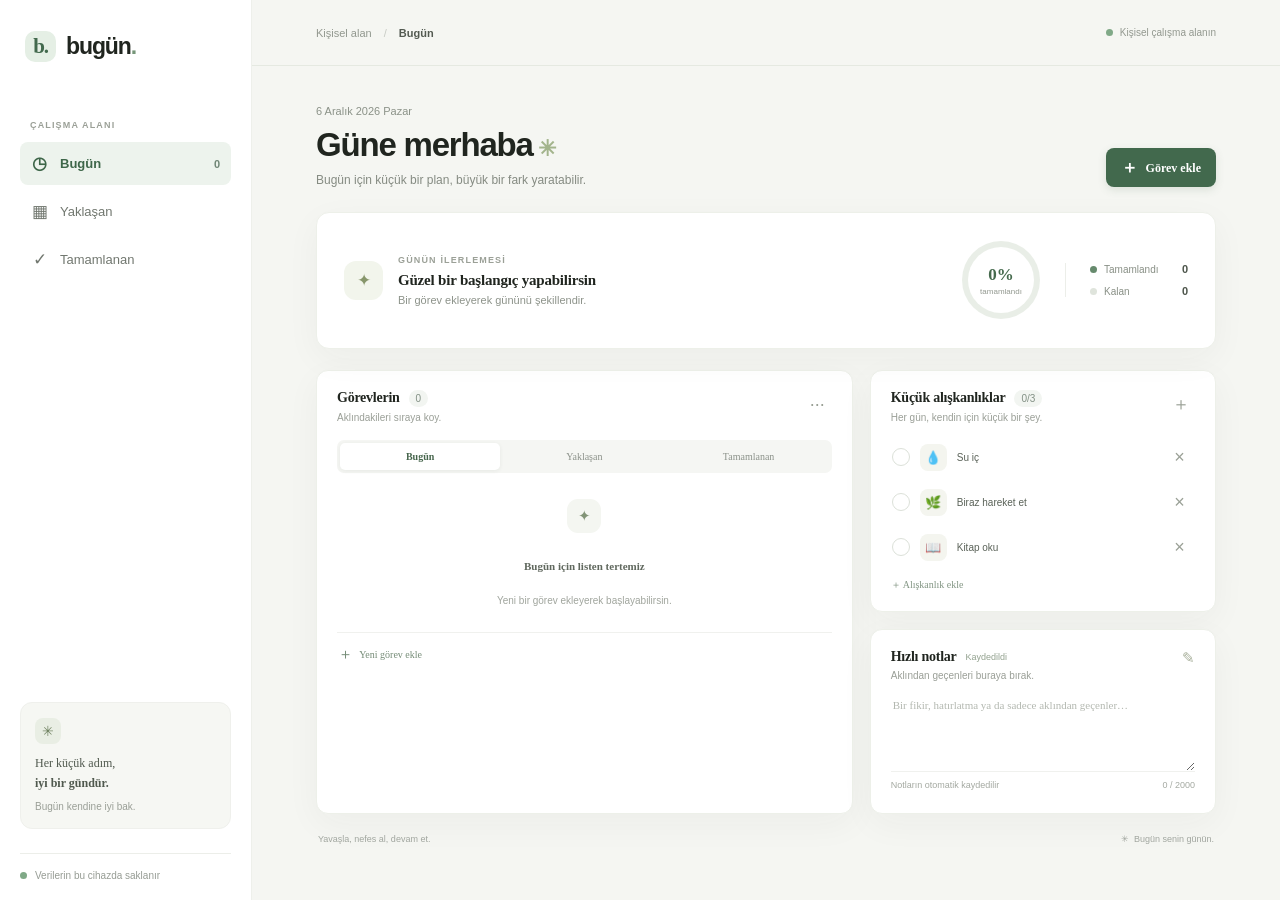
==== index.html @ f19b232b "Prepare Bugun daily planner for release" ====
<!doctype html>
<html lang="tr">
<head>
  <meta charset="utf-8">
  <meta name="viewport" content="width=device-width, initial-scale=1">
  <meta name="theme-color" content="#f5f6f2">
  <title>Bugün — Günlük kontrol paneli</title>
  <link rel="stylesheet" href="style.css">
</head>
<body>
  <div class="app-shell">
    <aside class="sidebar" aria-label="Ana menü">
      <a class="brand" href="#" aria-label="Bugün ana sayfa"><span class="brand-mark">b.</span><span>bugün<span class="brand-dot">.</span></span></a>
      <p class="nav-caption">ÇALIŞMA ALANI</p>
      <nav class="nav-list">
        <button class="nav-item active" data-filter="today"><span class="nav-icon">◷</span> Bugün <span class="nav-count" id="todayCount">0</span></button>
        <button class="nav-item" data-filter="upcoming"><span class="nav-icon">▦</span> Yaklaşan</button>
        <button class="nav-item" data-filter="completed"><span class="nav-icon">✓</span> Tamamlanan</button>
      </nav>
      <div class="sidebar-bottom"><div class="side-note-icon">✳</div><p>Her küçük adım,<br><strong>iyi bir gündür.</strong></p><span>Bugün kendine iyi bak.</span></div>
      <div class="side-footer"><span class="status-dot"></span> Verilerin bu cihazda saklanır</div>
    </aside>

    <main class="main-content">
      <header class="topbar"><span class="breadcrumb">Kişisel alan <span>/</span> <strong id="breadcrumbTitle">Bugün</strong></span><span class="local-badge"><span class="status-dot"></span> Kişisel çalışma alanın</span></header>
      <div class="content-wrap">
        <section class="welcome-row">
          <div><p class="date-label" id="dateLabel"></p><h1 id="pageTitle">Güne merhaba<span class="wave"> ✳</span></h1><p class="welcome-subtitle" id="subtitle">Bugün için küçük bir plan, büyük bir fark yaratabilir.</p></div>
          <button class="button button-primary add-task-top" id="addTaskTop"><span>＋</span> Görev ekle</button>
        </section>

        <section class="progress-card" aria-label="Günlük ilerleme">
          <div class="progress-copy"><div class="progress-icon">✦</div><div><p class="eyebrow">GÜNÜN İLERLEMESİ</p><h2 id="progressText">Güzel bir başlangıç yapabilirsin</h2><p id="progressDetail">Bir görev ekleyerek gününü şekillendir.</p></div></div>
          <div class="progress-visual"><div class="progress-ring" id="progressRing" role="img" aria-label="Tamamlanma yüzde 0"><div><strong id="progressPercent">0%</strong><span>tamamlandı</span></div></div></div>
          <div class="progress-meta"><span><i class="legend-dot done-dot"></i> Tamamlandı <strong id="doneCount">0</strong></span><span><i class="legend-dot todo-dot"></i> Kalan <strong id="remainingCount">0</strong></span></div>
        </section>

        <div class="dashboard-grid">
          <section class="panel tasks-panel">
            <div class="panel-heading"><div><div class="title-line"><h2 id="taskHeading">Görevlerin</h2><span class="soft-count" id="taskTotal">0</span></div><p id="taskDescription">Aklındakileri sıraya koy.</p></div><button class="icon-button" id="moreTasks" aria-label="Görev seçenekleri" title="Tamamlanan görevleri temizle">···</button></div>
            <div class="filter-tabs" role="tablist" aria-label="Görev filtreleri"><button class="filter-tab selected" data-filter="today" role="tab" aria-selected="true">Bugün</button><button class="filter-tab" data-filter="upcoming" role="tab" aria-selected="false">Yaklaşan</button><button class="filter-tab" data-filter="completed" role="tab" aria-selected="false">Tamamlanan</button></div>
            <div id="taskList" class="task-list" aria-live="polite"></div>
            <button class="add-task-inline" id="addTaskInline"><span>＋</span> Yeni görev ekle</button>
          </section>

          <section class="panel habits-panel"><div class="panel-heading"><div><div class="title-line"><h2>Küçük alışkanlıklar</h2><span class="soft-count" id="habitProgress">0/0</span></div><p>Her gün, kendin için küçük bir şey.</p></div><button class="icon-button" id="addHabit" aria-label="Alışkanlık ekle" title="Alışkanlık ekle">＋</button></div><div class="habit-list" id="habitList"></div><button class="text-action" id="addHabitText">＋ Alışkanlık ekle</button></section>

          <section class="panel notes-panel"><div class="panel-heading"><div><div class="title-line"><h2>Hızlı notlar</h2><span class="note-saved" id="noteStatus">Kaydedildi</span></div><p>Aklından geçenleri buraya bırak.</p></div><span class="note-icon">✎</span></div><label class="sr-only" for="quickNote">Hızlı notlar</label><textarea id="quickNote" maxlength="2000" placeholder="Bir fikir, hatırlatma ya da sadece aklından geçenler…"></textarea><div class="note-footer"><span>Notların otomatik kaydedilir</span><span id="noteCount">0 / 2000</span></div></section>
        </div>
        <footer class="page-footer"><span>Yavaşla, nefes al, devam et.</span><span>✳ &nbsp;Bugün senin günün.</span></footer>
      </div>
    </main>
  </div>

  <dialog id="taskDialog" class="task-dialog"><form id="taskForm"><div class="dialog-header"><div><p class="eyebrow">GÜNÜNÜ PLANLA</p><h2 id="dialogTitle">Yeni görev</h2></div><button type="button" class="icon-button close-dialog" aria-label="Pencereyi kapat">×</button></div><label class="field-label" for="taskName">Görev adı</label><input id="taskName" name="title" maxlength="120" placeholder="Örn. Kitabımı okumak" required><div class="field-row"><div><label class="field-label" for="taskPriority">Öncelik</label><select id="taskPriority" name="priority"><option value="low">Düşük</option><option value="medium" selected>Normal</option><option value="high">Yüksek</option></select></div><div><label class="field-label" for="taskDue">Son tarih <span>(isteğe bağlı)</span></label><input type="date" id="taskDue" name="due"></div></div><div class="dialog-actions"><button type="button" class="button button-quiet" id="cancelTask">Vazgeç</button><button class="button button-primary" type="submit" id="saveTask">Görevi ekle</button></div></form></dialog>
  <div id="toast" class="toast" role="status" aria-live="polite"></div>
  <script src="app.js"></script>
</body>
</html>
---- style.css ----
:root{--ink:#20251f;--muted:#858b82;--line:#eceee9;--green:#42694d;--green-dark:#34543d;--green-pale:#edf3ed;--canvas:#f5f6f2;--white:#fff;--amber:#d89943;--red:#c86464;--shadow:0 10px 35px rgba(42,52,40,.045)}*{box-sizing:border-box}body{margin:0;background:var(--canvas);color:var(--ink);font-family:'DM Sans',sans-serif;font-size:14px;-webkit-font-smoothing:antialiased}.app-shell{min-height:100vh}.sidebar{position:fixed;inset:0 auto 0 0;width:252px;background:#fff;border-right:1px solid #eef0eb;padding:31px 20px 19px;display:flex;flex-direction:column;z-index:2}.brand{font:800 23px Manrope,sans-serif;letter-spacing:-1.1px;display:flex;align-items:center;gap:10px;color:var(--ink);text-decoration:none;margin:0 0 58px 5px}.brand-mark{display:grid;place-items:center;width:31px;height:31px;border-radius:10px;background:#e5efe5;color:var(--green);font:800 21px Manrope}.brand-dot{color:#769679}.nav-caption,.eyebrow{font-size:9px;font-weight:700;letter-spacing:1.15px;color:#9ba097;margin:0 0 12px 10px}.nav-list{display:grid;gap:5px}.nav-item{height:43px;display:flex;align-items:center;gap:12px;padding:0 11px;border:0;background:transparent;border-radius:8px;color:#71776f;text-align:left;font:500 13px 'DM Sans',sans-serif;cursor:pointer}.nav-item:hover{background:#f7f8f5}.nav-item.active{background:#edf3ed;color:#3e6649;font-weight:600}.nav-icon{width:17px;text-align:center;font-size:17px}.nav-count{margin-left:auto;color:#708676;font-size:11px}.sidebar-bottom{margin-top:auto;margin-bottom:24px;background:#f6f7f3;border:1px solid #eff0ec;border-radius:12px;padding:15px 14px}.side-note-icon{width:26px;height:26px;display:grid;place-items:center;border-radius:8px;background:#e9eee4;color:#6e805f}.sidebar-bottom p{font:500 12px/1.65 Manrope;margin:10px 0 3px;color:#50594e}.sidebar-bottom p strong{font-weight:700}.sidebar-bottom>span{font-size:10px;color:#9a9f97}.side-footer{padding-top:16px;border-top:1px solid var(--line);font-size:10px;color:#969c94;display:flex;gap:8px;align-items:center}.status-dot{display:inline-block;width:7px;height:7px;background:#80a987;border-radius:100%}.main-content{margin-left:252px;min-height:100vh}.topbar{height:66px;padding:0 clamp(25px,5vw,74px);display:flex;align-items:center;justify-content:space-between;border-bottom:1px solid rgba(226,230,222,.8);font-size:11px;color:#92988f}.breadcrumb span{margin:0 9px;color:#c7cbc4}.breadcrumb strong{color:#535a51;font-weight:600}.local-badge{display:flex;align-items:center;gap:7px;font-size:10px}.content-wrap{max-width:1150px;margin:0 auto;padding:39px clamp(25px,5vw,74px) 24px}.welcome-row{display:flex;justify-content:space-between;align-items:flex-end;margin-bottom:25px}.date-label{font-size:11px;color:#8b9288;margin:0 0 8px;text-transform:capitalize}.welcome-row h1{font:700 clamp(25px,3vw,33px)/1.2 Manrope,sans-serif;letter-spacing:-1.2px;margin:0}.wave{color:#a3b48c;font-size:22px}.welcome-subtitle{margin:8px 0 0;color:#858b82;font-size:12px}.button{height:39px;padding:0 15px;border:0;border-radius:8px;font:600 12px 'DM Sans';cursor:pointer;transition:background .15s,transform .15s}.button:active{transform:translateY(1px)}.button-primary{background:var(--green);color:white;box-shadow:0 3px 9px #42694d25}.button-primary:hover{background:var(--green-dark)}.add-task-top span{font-size:17px;vertical-align:-1px;margin-right:5px}.progress-card{background:#fff;border:1px solid #edf0e9;border-radius:13px;min-height:137px;display:flex;align-items:center;padding:21px 27px;box-shadow:var(--shadow);position:relative;margin-bottom:21px}.progress-copy{display:flex;align-items:center;gap:15px;flex:1}.progress-icon{width:39px;height:39px;background:#f2f5ec;border-radius:12px;display:grid;place-items:center;color:#87966b;font-size:17px}.progress-copy .eyebrow{margin:0 0 7px;font-size:9px}.progress-copy h2{font:600 15px Manrope;margin:0 0 5px;letter-spacing:-.2px}.progress-copy p:last-child{font-size:11px;color:#8d938a;margin:0}.progress-ring{width:78px;height:78px;border-radius:50%;background:conic-gradient(#62836a 0%,#e9eee7 0);display:grid;place-items:center;position:relative}.progress-ring:before{content:'';position:absolute;inset:6px;border-radius:50%;background:white}.progress-ring>div{z-index:1;display:flex;flex-direction:column;align-items:center;gap:2px}.progress-ring strong{font:700 17px Manrope;color:#456a4d}.progress-ring span{font-size:8px;color:#92988f}.progress-meta{margin-left:25px;padding-left:24px;border-left:1px solid var(--line);display:grid;gap:10px;min-width:123px}.progress-meta span{font-size:10px;color:#888f85;display:flex;align-items:center;gap:7px}.progress-meta strong{margin-left:auto;color:#4d554b;font-size:11px}.legend-dot{width:7px;height:7px;border-radius:50%;display:inline-block}.done-dot{background:#668a6d}.todo-dot{background:#dfe4dc}.dashboard-grid{display:grid;grid-template-columns:minmax(0,1.55fr) minmax(260px,1fr);gap:17px}.panel{background:white;border:1px solid #edf0e9;border-radius:12px;padding:19px 20px;box-shadow:var(--shadow);min-width:0}.tasks-panel{grid-row:span 2}.panel-heading{display:flex;align-items:flex-start;justify-content:space-between}.title-line{display:flex;align-items:center;gap:9px}.title-line h2{font:600 14px Manrope;margin:0;letter-spacing:-.25px}.soft-count{font-size:10px;color:#829084;background:#f2f5f1;border-radius:10px;padding:3px 7px}.panel-heading p{font-size:10px;color:#9a9f97;margin:5px 0 0}.icon-button{width:29px;height:29px;border:0;border-radius:7px;background:transparent;color:#9aa096;cursor:pointer;font-size:18px;display:grid;place-items:center}.icon-button:hover{background:#f5f7f3;color:#555e54}.filter-tabs{display:flex;gap:4px;background:#f5f6f3;border-radius:7px;padding:3px;margin:17px 0 3px}.filter-tab{border:0;background:transparent;flex:1;height:27px;border-radius:5px;color:#8c928a;font:500 10px 'DM Sans';cursor:pointer}.filter-tab.selected{background:white;color:#47664d;box-shadow:0 1px 4px #29342512;font-weight:600}.task-list{min-height:156px}.task-row{display:flex;align-items:center;gap:10px;padding:12px 2px;border-bottom:1px solid #f0f1ee;min-height:50px}.task-check{appearance:none;flex:none;width:17px;height:17px;border:1.5px solid #d7dcd4;border-radius:5px;margin:0;cursor:pointer;display:grid;place-items:center}.task-check:checked{border-color:#62836a;background:#62836a}.task-check:checked:after{content:'✓';color:white;font-size:11px;font-weight:700}.task-info{min-width:0;flex:1}.task-title{font-size:11px;color:#4d544b;overflow-wrap:anywhere}.task-row.is-done .task-title{text-decoration:line-through;color:#aeb3ab}.task-meta{display:flex;align-items:center;gap:8px;margin-top:5px;font-size:9px;color:#a0a59d}.priority{display:inline-flex;align-items:center;gap:4px}.priority:before{content:'';width:5px;height:5px;border-radius:50%;background:#91aa91}.priority.high:before{background:#d5776e}.priority.low:before{background:#b8bfaa}.task-date{color:#969b92}.task-date.overdue{color:#c4645c}.row-actions{display:flex;gap:1px;opacity:0;transition:opacity .15s}.task-row:hover .row-actions,.task-row:focus-within .row-actions{opacity:1}.row-actions button{border:0;background:transparent;color:#9ca198;cursor:pointer;width:25px;height:25px;border-radius:5px}.row-actions button:hover{background:#f3f4f1;color:#4c564a}.empty-state{display:grid;place-items:center;text-align:center;min-height:154px;padding:15px}.empty-illustration{width:34px;height:34px;border-radius:11px;background:#f4f6f1;color:#829477;display:grid;place-items:center;font-size:15px;margin-bottom:9px}.empty-state strong{font:600 11px Manrope;color:#60685e}.empty-state p{font-size:10px;color:#a0a59d;margin:5px 0 0}.add-task-inline{border:0;border-top:1px solid #f0f1ee;background:transparent;width:100%;text-align:left;padding:12px 1px 1px;color:#758c77;font:500 10px 'DM Sans';cursor:pointer}.add-task-inline span{font-size:15px;vertical-align:-1px;margin-right:4px}.habits-panel{min-height:186px}.habit-list{margin-top:12px}.habit-row{display:flex;align-items:center;gap:10px;padding:8px 1px}.habit-check{width:18px;height:18px;border:1.5px solid #dce1d9;border-radius:50%;appearance:none;cursor:pointer;display:grid;place-items:center;margin:0;flex:none}.habit-check:checked{background:#78917a;border-color:#78917a}.habit-check:checked:after{content:'✓';font-size:10px;color:white}.habit-emoji{width:27px;height:27px;border-radius:8px;display:grid;place-items:center;background:#f4f5ef;font-size:13px}.habit-name{font-size:10px;color:#5a6258;flex:1}.habit-row.complete .habit-name{color:#a6aca3;text-decoration:line-through}.habit-empty{font-size:10px;color:#9da39b;padding:14px 0 11px}.text-action{background:transparent;border:0;color:#829583;font:500 10px 'DM Sans';cursor:pointer;padding:8px 0 0}.text-action:hover{color:#47694d}.notes-panel{min-height:185px}.note-saved{font-size:9px;color:#93a28f}.note-icon{color:#a6ae99;font-size:15px}.notes-panel textarea{display:block;width:100%;height:76px;margin-top:14px;border:0;resize:vertical;outline:0;font:11px/1.55 'DM Sans';color:#51584f;background:transparent}.notes-panel textarea::placeholder{color:#b3b8b0}.note-footer{padding-top:8px;border-top:1px solid #f0f1ee;display:flex;justify-content:space-between;font-size:9px;color:#a4a9a1}.page-footer{display:flex;justify-content:space-between;padding:20px 2px 0;color:#a1a69f;font-size:9px}.task-dialog{width:min(440px,calc(100% - 32px));border:1px solid #e9ece5;border-radius:14px;padding:24px;background:white;box-shadow:0 22px 80px #20251f30}.task-dialog::backdrop{background:#23291f55;backdrop-filter:blur(2px)}.dialog-header{display:flex;justify-content:space-between;align-items:flex-start;margin-bottom:22px}.dialog-header .eyebrow{margin:0 0 5px}.dialog-header h2{font:700 20px Manrope;letter-spacing:-.5px;margin:0}.close-dialog{font-size:21px}.field-label{display:block;font-size:11px;font-weight:600;color:#5a6258;margin:0 0 7px}.field-label span{font-weight:400;color:#a1a69f}.task-dialog input,.task-dialog select{width:100%;height:40px;border:1px solid #e4e8e1;border-radius:7px;padding:0 11px;color:#454c43;background:white;font:12px 'DM Sans';outline:none}.task-dialog input:focus,.task-dialog select:focus{border-color:#78947b;box-shadow:0 0 0 3px #eaf0e9}.field-row{display:grid;grid-template-columns:1fr 1fr;gap:13px;margin-top:17px}.dialog-actions{display:flex;justify-content:flex-end;gap:8px;margin-top:26px}.button-quiet{background:#f4f5f2;color:#697066}.button-quiet:hover{background:#eaede7}.toast{position:fixed;bottom:23px;left:50%;transform:translate(-50%,15px);opacity:0;pointer-events:none;padding:10px 15px;border-radius:8px;background:#263329;color:white;font-size:11px;box-shadow:0 6px 25px #141a1530;transition:.2s;z-index:5}.toast.show{opacity:1;transform:translate(-50%,0)}.sr-only{position:absolute;width:1px;height:1px;padding:0;margin:-1px;overflow:hidden;clip:rect(0,0,0,0);white-space:nowrap;border:0}button:focus-visible,a:focus-visible,input:focus-visible,textarea:focus-visible,select:focus-visible{outline:2px solid #78947b;outline-offset:2px}@media(min-width:1350px){.content-wrap{padding-top:49px}.progress-card{min-height:150px}.task-list{min-height:180px}}@media(max-width:850px){.sidebar{width:205px;padding-inline:15px}.main-content{margin-left:205px}.topbar{padding:0 25px}.content-wrap{padding:31px 25px 20px}.dashboard-grid{grid-template-columns:minmax(0,1.2fr) minmax(225px,1fr);gap:12px}.panel{padding:16px}.progress-card{padding:18px}.progress-meta{margin-left:15px;padding-left:15px;min-width:105px}}@media(max-width:650px){.sidebar{position:sticky;top:0;width:100%;height:auto;padding:10px 14px;background:#fff;border-right:0;border-bottom:1px solid var(--line);display:flex;flex-direction:row;align-items:center;gap:14px}.brand{margin:0;font-size:20px}.brand-mark{width:28px;height:28px}.nav-caption,.sidebar-bottom,.side-footer{display:none}.nav-list{display:flex;gap:3px;overflow-x:auto}.nav-item{height:34px;white-space:nowrap;padding:0 9px;font-size:11px;gap:6px}.nav-icon{font-size:14px;width:auto}.nav-count{display:none}.main-content{margin:0}.topbar{height:44px;padding:0 18px}.local-badge{font-size:0}.local-badge .status-dot{font-size:initial}.content-wrap{padding:25px 17px 22px}.welcome-row{align-items:center;margin-bottom:20px}.welcome-row h1{font-size:25px}.welcome-subtitle{font-size:10px;max-width:235px;line-height:1.5}.add-task-top{font-size:0;width:39px;padding:0;flex:none}.add-task-top span{font-size:21px;margin:0}.progress-card{padding:16px;min-height:119px;flex-wrap:wrap;gap:13px}.progress-copy{gap:10px}.progress-icon{width:33px;height:33px}.progress-copy h2{font-size:12px}.progress-copy p:last-child{font-size:9px}.progress-ring{width:62px;height:62px}.progress-ring strong{font-size:14px}.progress-meta{width:100%;display:flex;margin:0;padding:10px 0 0;border-left:0;border-top:1px solid var(--line);justify-content:space-between}.progress-meta span{font-size:9px}.progress-meta strong{margin-left:2px}.dashboard-grid{grid-template-columns:1fr;gap:12px}.tasks-panel{grid-row:auto}.panel{padding:17px}.task-list{min-height:105px}.empty-state{min-height:105px}.task-row{padding:11px 2px}.row-actions{opacity:1}.habits-panel,.notes-panel{min-height:0}.notes-panel textarea{height:86px}.page-footer{padding-top:17px;font-size:8px}.task-dialog{padding:20px}.filter-tab{font-size:10px}}@media(prefers-reduced-motion:reduce){*,*:before,*:after{scroll-behavior:auto!important;transition:none!important}}
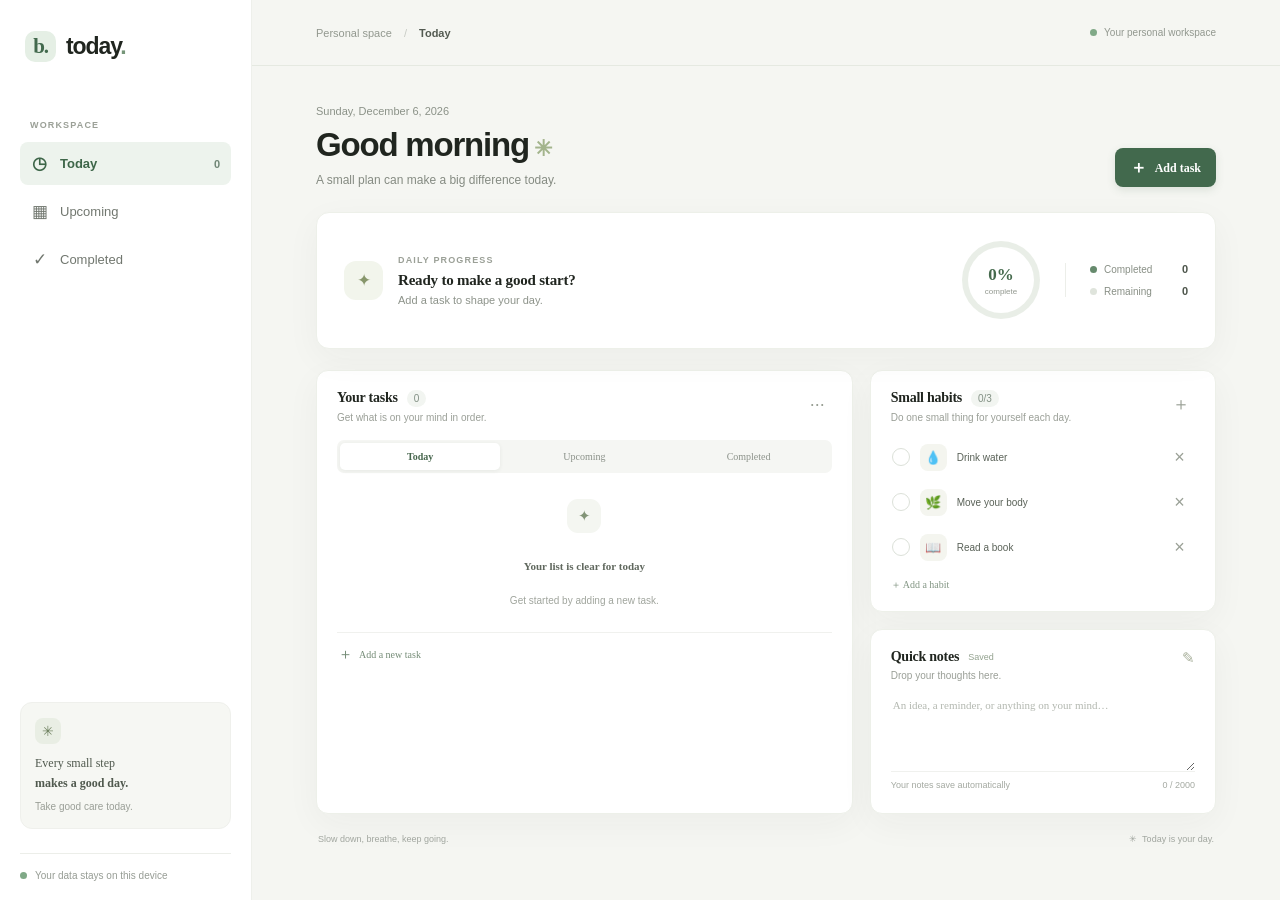
==== commit 6aa71ca3: "Translate project for international release" ====
--- a/index.html
+++ b/index.html
@@ -1,58 +1,58 @@
 <!doctype html>
-<html lang="tr">
+<html lang="en">
 <head>
   <meta charset="utf-8">
   <meta name="viewport" content="width=device-width, initial-scale=1">
   <meta name="theme-color" content="#f5f6f2">
-  <title>Bugün — Günlük kontrol paneli</title>
+  <title>Today — Daily planner</title>
   <link rel="stylesheet" href="style.css">
 </head>
 <body>
   <div class="app-shell">
-    <aside class="sidebar" aria-label="Ana menü">
-      <a class="brand" href="#" aria-label="Bugün ana sayfa"><span class="brand-mark">b.</span><span>bugün<span class="brand-dot">.</span></span></a>
-      <p class="nav-caption">ÇALIŞMA ALANI</p>
+    <aside class="sidebar" aria-label="Main navigation">
+      <a class="brand" href="#" aria-label="Today home"><span class="brand-mark">b.</span><span>today<span class="brand-dot">.</span></span></a>
+      <p class="nav-caption">WORKSPACE</p>
       <nav class="nav-list">
-        <button class="nav-item active" data-filter="today"><span class="nav-icon">◷</span> Bugün <span class="nav-count" id="todayCount">0</span></button>
-        <button class="nav-item" data-filter="upcoming"><span class="nav-icon">▦</span> Yaklaşan</button>
-        <button class="nav-item" data-filter="completed"><span class="nav-icon">✓</span> Tamamlanan</button>
+        <button class="nav-item active" data-filter="today"><span class="nav-icon">◷</span> Today <span class="nav-count" id="todayCount">0</span></button>
+        <button class="nav-item" data-filter="upcoming"><span class="nav-icon">▦</span> Upcoming</button>
+        <button class="nav-item" data-filter="completed"><span class="nav-icon">✓</span> Completed</button>
       </nav>
-      <div class="sidebar-bottom"><div class="side-note-icon">✳</div><p>Her küçük adım,<br><strong>iyi bir gündür.</strong></p><span>Bugün kendine iyi bak.</span></div>
-      <div class="side-footer"><span class="status-dot"></span> Verilerin bu cihazda saklanır</div>
+      <div class="sidebar-bottom"><div class="side-note-icon">✳</div><p>Every small step<br><strong>makes a good day.</strong></p><span>Take good care today.</span></div>
+      <div class="side-footer"><span class="status-dot"></span> Your data stays on this device</div>
     </aside>
 
     <main class="main-content">
-      <header class="topbar"><span class="breadcrumb">Kişisel alan <span>/</span> <strong id="breadcrumbTitle">Bugün</strong></span><span class="local-badge"><span class="status-dot"></span> Kişisel çalışma alanın</span></header>
+      <header class="topbar"><span class="breadcrumb">Personal space <span>/</span> <strong id="breadcrumbTitle">Today</strong></span><span class="local-badge"><span class="status-dot"></span> Your personal workspace</span></header>
       <div class="content-wrap">
         <section class="welcome-row">
-          <div><p class="date-label" id="dateLabel"></p><h1 id="pageTitle">Güne merhaba<span class="wave"> ✳</span></h1><p class="welcome-subtitle" id="subtitle">Bugün için küçük bir plan, büyük bir fark yaratabilir.</p></div>
-          <button class="button button-primary add-task-top" id="addTaskTop"><span>＋</span> Görev ekle</button>
+          <div><p class="date-label" id="dateLabel"></p><h1 id="pageTitle">Good morning<span class="wave"> ✳</span></h1><p class="welcome-subtitle" id="subtitle">A small plan can make a big difference today.</p></div>
+          <button class="button button-primary add-task-top" id="addTaskTop"><span>＋</span> Add task</button>
         </section>
 
-        <section class="progress-card" aria-label="Günlük ilerleme">
-          <div class="progress-copy"><div class="progress-icon">✦</div><div><p class="eyebrow">GÜNÜN İLERLEMESİ</p><h2 id="progressText">Güzel bir başlangıç yapabilirsin</h2><p id="progressDetail">Bir görev ekleyerek gününü şekillendir.</p></div></div>
-          <div class="progress-visual"><div class="progress-ring" id="progressRing" role="img" aria-label="Tamamlanma yüzde 0"><div><strong id="progressPercent">0%</strong><span>tamamlandı</span></div></div></div>
-          <div class="progress-meta"><span><i class="legend-dot done-dot"></i> Tamamlandı <strong id="doneCount">0</strong></span><span><i class="legend-dot todo-dot"></i> Kalan <strong id="remainingCount">0</strong></span></div>
+        <section class="progress-card" aria-label="Daily progress">
+          <div class="progress-copy"><div class="progress-icon">✦</div><div><p class="eyebrow">DAILY PROGRESS</p><h2 id="progressText">Ready to make a good start?</h2><p id="progressDetail">Add a task to shape your day.</p></div></div>
+          <div class="progress-visual"><div class="progress-ring" id="progressRing" role="img" aria-label="0 percent complete"><div><strong id="progressPercent">0%</strong><span>complete</span></div></div></div>
+          <div class="progress-meta"><span><i class="legend-dot done-dot"></i > Completed <strong id="doneCount">0</strong></span><span><i class="legend-dot todo-dot"></i > Remaining <strong id="remainingCount">0</strong></span></div>
         </section>
 
         <div class="dashboard-grid">
           <section class="panel tasks-panel">
-            <div class="panel-heading"><div><div class="title-line"><h2 id="taskHeading">Görevlerin</h2><span class="soft-count" id="taskTotal">0</span></div><p id="taskDescription">Aklındakileri sıraya koy.</p></div><button class="icon-button" id="moreTasks" aria-label="Görev seçenekleri" title="Tamamlanan görevleri temizle">···</button></div>
-            <div class="filter-tabs" role="tablist" aria-label="Görev filtreleri"><button class="filter-tab selected" data-filter="today" role="tab" aria-selected="true">Bugün</button><button class="filter-tab" data-filter="upcoming" role="tab" aria-selected="false">Yaklaşan</button><button class="filter-tab" data-filter="completed" role="tab" aria-selected="false">Tamamlanan</button></div>
+            <div class="panel-heading"><div><div class="title-line"><h2 id="taskHeading">Your tasks</h2><span class="soft-count" id="taskTotal">0</span></div><p id="taskDescription">Get what is on your mind in order.</p></div><button class="icon-button" id="moreTasks" aria-label="Task options" title="Clear completed tasks">···</button></div>
+            <div class="filter-tabs" role="tablist" aria-label="Task filters"><button class="filter-tab selected" data-filter="today" role="tab" aria-selected="true">Today</button><button class="filter-tab" data-filter="upcoming" role="tab" aria-selected="false">Upcoming</button><button class="filter-tab" data-filter="completed" role="tab" aria-selected="false">Completed</button></div>
             <div id="taskList" class="task-list" aria-live="polite"></div>
-            <button class="add-task-inline" id="addTaskInline"><span>＋</span> Yeni görev ekle</button>
+            <button class="add-task-inline" id="addTaskInline"><span>＋</span> Add a new task</button>
           </section>
 
-          <section class="panel habits-panel"><div class="panel-heading"><div><div class="title-line"><h2>Küçük alışkanlıklar</h2><span class="soft-count" id="habitProgress">0/0</span></div><p>Her gün, kendin için küçük bir şey.</p></div><button class="icon-button" id="addHabit" aria-label="Alışkanlık ekle" title="Alışkanlık ekle">＋</button></div><div class="habit-list" id="habitList"></div><button class="text-action" id="addHabitText">＋ Alışkanlık ekle</button></section>
+          <section class="panel habits-panel"><div class="panel-heading"><div><div class="title-line"><h2>Small habits</h2><span class="soft-count" id="habitProgress">0/0</span></div><p>Do one small thing for yourself each day.</p></div><button class="icon-button" id="addHabit" aria-label="Add a habit" title="Add a habit">＋</button></div><div class="habit-list" id="habitList"></div><button class="text-action" id="addHabitText">＋ Add a habit</button></section>
 
-          <section class="panel notes-panel"><div class="panel-heading"><div><div class="title-line"><h2>Hızlı notlar</h2><span class="note-saved" id="noteStatus">Kaydedildi</span></div><p>Aklından geçenleri buraya bırak.</p></div><span class="note-icon">✎</span></div><label class="sr-only" for="quickNote">Hızlı notlar</label><textarea id="quickNote" maxlength="2000" placeholder="Bir fikir, hatırlatma ya da sadece aklından geçenler…"></textarea><div class="note-footer"><span>Notların otomatik kaydedilir</span><span id="noteCount">0 / 2000</span></div></section>
+          <section class="panel notes-panel"><div class="panel-heading"><div><div class="title-line"><h2>Quick notes</h2><span class="note-saved" id="noteStatus">Saved</span></div><p>Drop your thoughts here.</p></div><span class="note-icon">✎</span></div><label class="sr-only" for="quickNote">Quick notes</label><textarea id="quickNote" maxlength="2000" placeholder="An idea, a reminder, or anything on your mind…"></textarea><div class="note-footer"><span>Your notes save automatically</span><span id="noteCount">0 / 2000</span></div></section>
         </div>
-        <footer class="page-footer"><span>Yavaşla, nefes al, devam et.</span><span>✳ &nbsp;Bugün senin günün.</span></footer>
+        <footer class="page-footer"><span>Slow down, breathe, keep going.</span><span>✳ &nbsp;Today is your day.</span></footer>
       </div>
     </main>
   </div>
 
-  <dialog id="taskDialog" class="task-dialog"><form id="taskForm"><div class="dialog-header"><div><p class="eyebrow">GÜNÜNÜ PLANLA</p><h2 id="dialogTitle">Yeni görev</h2></div><button type="button" class="icon-button close-dialog" aria-label="Pencereyi kapat">×</button></div><label class="field-label" for="taskName">Görev adı</label><input id="taskName" name="title" maxlength="120" placeholder="Örn. Kitabımı okumak" required><div class="field-row"><div><label class="field-label" for="taskPriority">Öncelik</label><select id="taskPriority" name="priority"><option value="low">Düşük</option><option value="medium" selected>Normal</option><option value="high">Yüksek</option></select></div><div><label class="field-label" for="taskDue">Son tarih <span>(isteğe bağlı)</span></label><input type="date" id="taskDue" name="due"></div></div><div class="dialog-actions"><button type="button" class="button button-quiet" id="cancelTask">Vazgeç</button><button class="button button-primary" type="submit" id="saveTask">Görevi ekle</button></div></form></dialog>
+  <dialog id="taskDialog" class="task-dialog"><form id="taskForm"><div class="dialog-header"><div><p class="eyebrow">PLAN YOUR DAY</p><h2 id="dialogTitle">New task</h2></div><button type="button" class="icon-button close-dialog" aria-label="Close dialog">×</button></div><label class="field-label" for="taskName">Task name</label><input id="taskName" name="title" maxlength="120" placeholder="e.g. Read a book" required><div class="field-row"><div><label class="field-label" for="taskPriority">Priority</label><select id="taskPriority" name="priority"><option value="low">Low</option><option value="medium" selected>Medium</option><option value="high">High</option></select></div><div><label class="field-label" for="taskDue">Due date <span>(optional)</span></label><input type="date" id="taskDue" name="due"></div></div><div class="dialog-actions"><button type="button" class="button button-quiet" id="cancelTask">Cancel</button><button class="button button-primary" type="submit" id="saveTask">Add task</button></div></form></dialog>
   <div id="toast" class="toast" role="status" aria-live="polite"></div>
   <script src="app.js"></script>
 </body>
